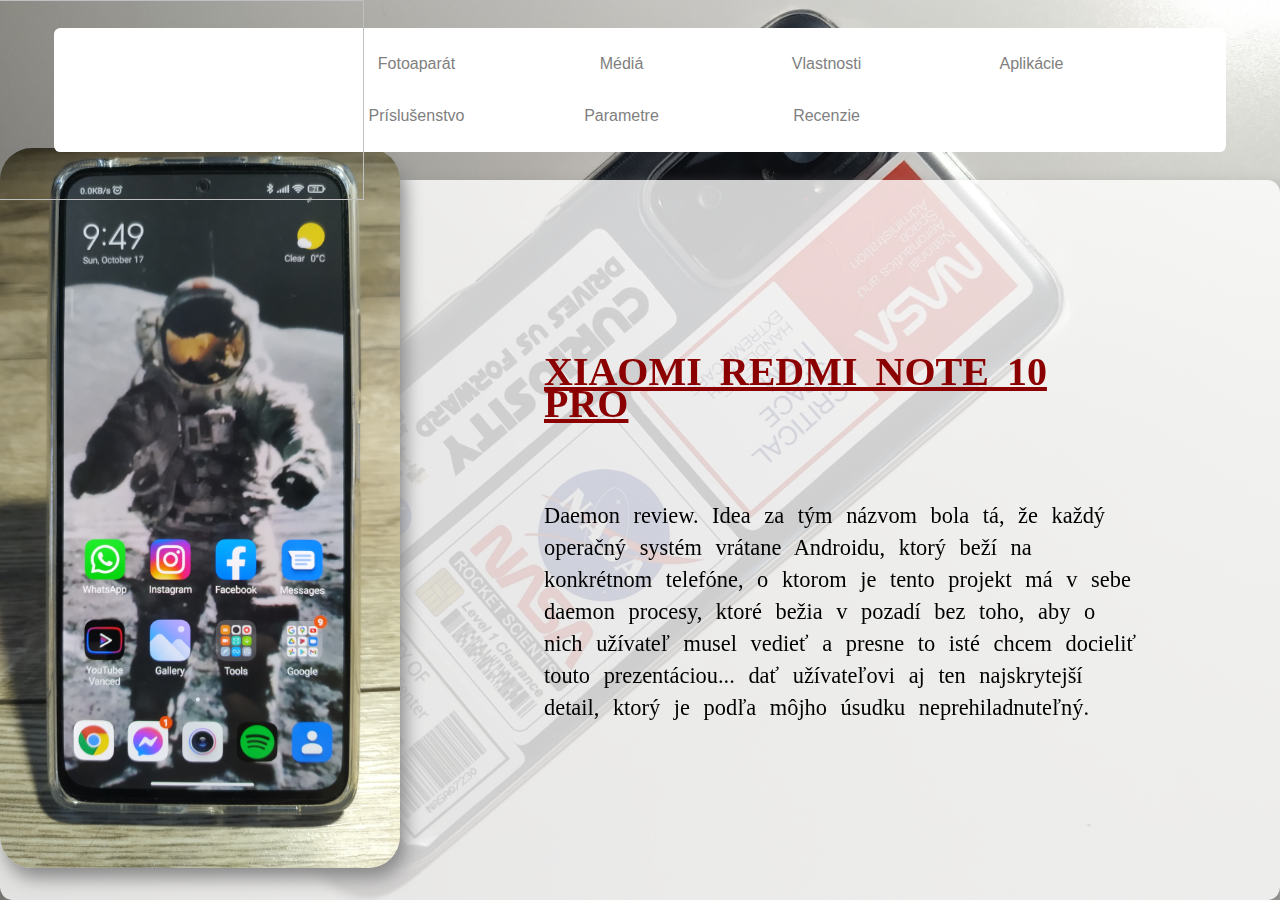
==== index.html @ 134ef9f0 "fotoaparat, media skoro hotovo" ====
<!DOCTYPE html>
<html>
<head>
<meta charset="utf-8"/>
<meta http-equiv="content-type" content="text/html; charset=utf-8" />
<meta name="author" content="peter farkas">
<meta name="description" content="domov">	
<title> DaemonReview </title>
<link rel="stylesheet" type="text/css" href="styles.css">
</head>
<body>
	
	<header>
		<nav>
		
			<ul>
			  <li><a href="fotoaparat.html">Fotoaparát</a></li>
			  <li><a href="media.html">Médiá</a></li>
			  <li><a href="#">Vlastnosti</a></li>
			  <li><a href="#">Aplikácie</a></li>
			  <li><a href="#">Príslušenstvo</a></li>
			  <li><a href="#">Parametre</a></li>
			  <li><a href="#">Recenzie</a></li>
			</ul>
		</nav>
		<div class="logo">
				<a href="index.html"><img src=final_logo_vector.svg></a>
		</div>
	</header>
	<section>
		<div class="karta">
			<div class="karta_img">
				<img src="mobil_fotka_predok.jpg">
			</div>
			<div class="karta-info">
				<h1 class="karta_nadpis"> Xiaomi Redmi Note 10 Pro</h1>
				<p class="karta_paragraf">
				Daemon review. Idea za tým názvom bola tá, že každý operačný 
				systém vrátane Androidu, ktorý beží na konkrétnom telefóne,
				o ktorom je tento projekt má 
				v sebe daemon procesy, ktoré bežia v pozadí bez toho,
				aby o nich užívateľ musel vedieť 
				a presne to isté chcem docieliť touto prezentáciou...
				dať užívateľovi aj ten najskrytejší detail, 
				ktorý je podľa môjho úsudku neprehiladnuteľný.
				</p>
			</div>
		</div>
	</section>

</body>
</html>
---- styles.css ----
body{
	
	background:url(background.jpg) center no-repeat;
	max-width: 90%;
  margin: auto;
	background-size:cover;
	background-attachment: fixed;
	align-items: center;
	justify-content: center;
	font-family: Impact;
	word-spacing: .5rem;
	line-height: 2rem;
}

header{
	display: inline-block;
	
}

nav{
	
  top: 10%;
  left: 50%;
  margin-right: -50%;
  transform: translate(-50%, -50%);
	padding:10px;
	width: 90%;
	background: white;
	position:absolute;
	overflow: visible;
	border-radius: 0.4rem; 
	z-index: 99; 
	
}
nav ul{
	padding: 0;
	margin: 0 0 0 250px;
	list-style: none;
}
nav li{
  float: left;
}
nav li a {
	width:185px;
	display:block;
	padding:10px 10px;
	text-decoration:none;
	font-family:arial;
	color:grey;
	text-align:center;
}
nav li a:hover{
	background:#8B0000;
	text-transform:uppercase;
}
.logo img{
	position: relative;
	
	margin-left: -100px;
	width: 400px;
	height: 200px;
	z-index: 99; 
	
}

.karta{
	
	top: 60%;
    left: 50%;
    margin-right: -50%;
    transform: translate(-50%, -50%);
	position:fixed;
	width: 80rem;
	background: rgba(255, 255, 255, 0.8);
	box-shadow: 5px 10px 18px #888888;
	display: flex;
	align-items: center;
	justify-content: center;
	border-radius: .8rem;
	
	
}
.karta_img{
		
		
		min-width: 25rem;
		height: 45rem;
		transform: translateY(-2rem);
		position: relative;
		box-shadow: .5rem .5rem .rem 1px rgba(0, 0, 0, 0.5);
		
}
.karta_img img{
		
		object-fit:cover;
		display: block;
		border-radius: 2rem;
		height: 100%;
		width: 100%;
		box-shadow: 5px 10px 18px #888888;
		
}
.karta_nadpis{
			font-size: 2.5rem;
			margin: 5rem 9rem 5rem;
			text-transform: uppercase;
			text-decoration: underline;
			color: #8B0000;
}
.karta_paragraf{
			margin-bottom: 3rem;
			font-size: 1.4rem;
			margin: 5rem 9rem 5rem;
}
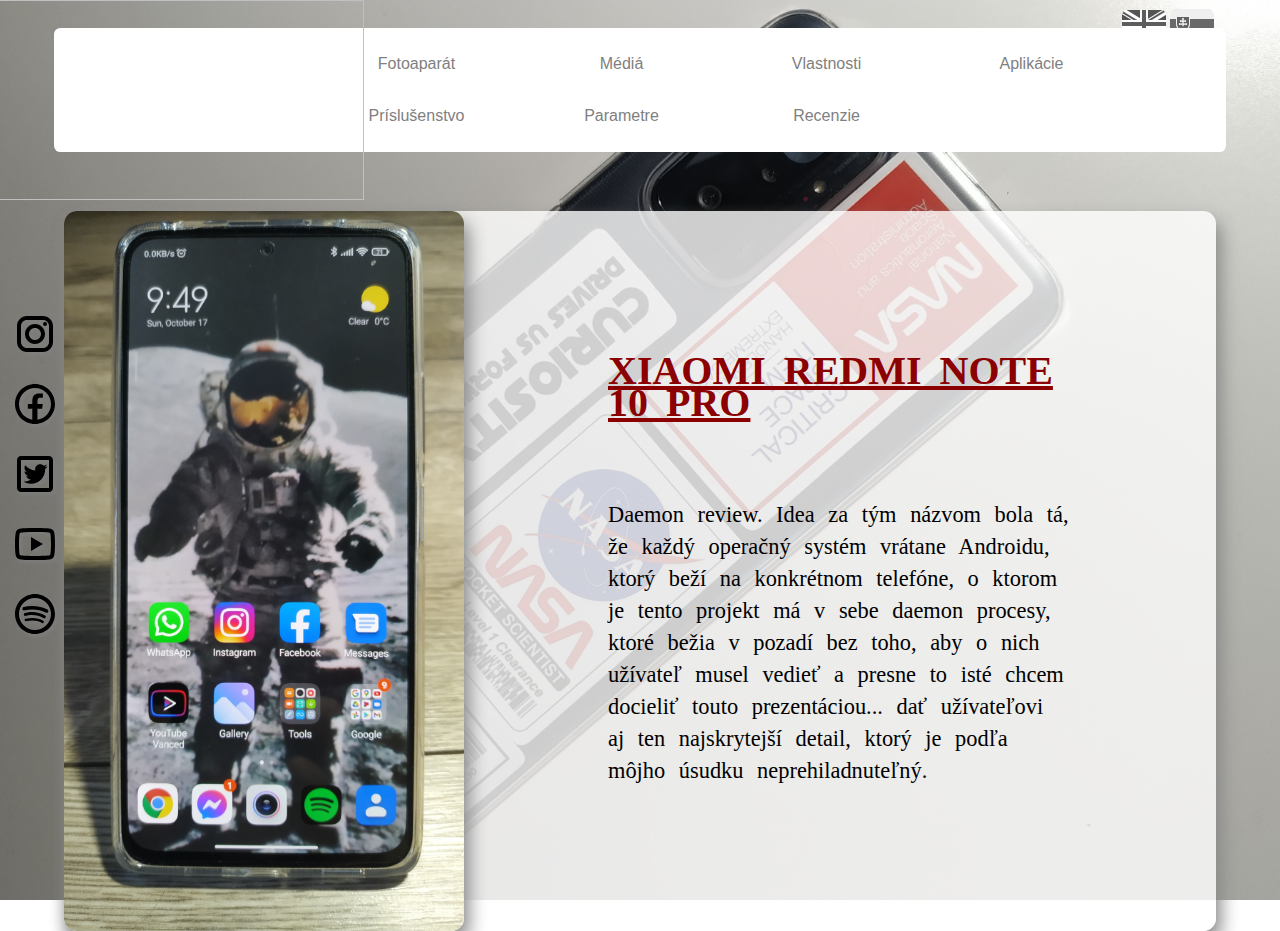
==== commit da56ca90: "ikony v index" ====
--- a/index.html
+++ b/index.html
@@ -7,9 +7,9 @@
 <meta name="description" content="domov">	
 <title> DaemonReview </title>
 <link rel="stylesheet" type="text/css" href="styles.css">
+
 </head>
 <body>
-	
 	<header>
 		<nav>
 		
@@ -24,9 +24,14 @@
 			</ul>
 		</nav>
 		<div class="logo">
-				<a href="index.html"><img src=final_logo_vector.svg></a>
+			<a href="index.html"><img src=final_logo_vector.svg></a>
 		</div>
 	</header>
+	<div id="vlajky">
+		<a href="a"><img id="vlajky" src="Ikony/slovakia.png"></a>
+		<a href="a"><img id="vlajky" src="Ikony/english.png"></a>
+	</div>
+	
 	<section>
 		<div class="karta">
 			<div class="karta_img">
@@ -47,6 +52,15 @@
 			</div>
 		</div>
 	</section>
+	<div id="icons">
+        <div id="iconsLogo">
+            <i><a href="https://www.instagram.com/"><img src="Ikony/insta.svg"></a></i>
+            <i ><a href="https://www.facebook.com/"><img src="Ikony/facebook.svg"></a></i>
+            <i><a href="https://www.twitter.com/"><img src="Ikony/twitter.svg"></a></i>
+            <i><a href="https://www.youtube.com/"><img src="Ikony/youtube.svg"></a></i>
+            <i><a href="https://www.spotify.com/"><img src="Ikony/spotify.svg"></a></i>
+        </div>
+    </div>
 
 </body>
 </html>--- a/styles.css
+++ b/styles.css
@@ -10,6 +10,18 @@
 	font-family: Impact;
 	word-spacing: .5rem;
 	line-height: 2rem;
+}
+#vlajky{  
+		float: right;
+	  top: 0; }
+#vlajky img{
+	 filter: grayscale(100%);
+   transition: filter 1s;
+   border-radius: 1.5rem;
+ }
+
+#vlajky img:hover {
+   filter:none;
 }
 
 header{
@@ -64,28 +76,20 @@
 }
 
 .karta{
-	
-	top: 60%;
-    left: 50%;
-    margin-right: -50%;
-    transform: translate(-50%, -50%);
-	position:fixed;
-	width: 80rem;
+	width: 100%;
 	background: rgba(255, 255, 255, 0.8);
 	box-shadow: 5px 10px 18px #888888;
 	display: flex;
 	align-items: center;
 	justify-content: center;
 	border-radius: .8rem;
-	
-	
 }
 .karta_img{
 		
 		
 		min-width: 25rem;
 		height: 45rem;
-		transform: translateY(-2rem);
+		border-radius: .8rem;
 		position: relative;
 		box-shadow: .5rem .5rem .rem 1px rgba(0, 0, 0, 0.5);
 		
@@ -94,7 +98,7 @@
 		
 		object-fit:cover;
 		display: block;
-		border-radius: 2rem;
+		border-radius: .8rem;
 		height: 100%;
 		width: 100%;
 		box-shadow: 5px 10px 18px #888888;
@@ -113,5 +117,35 @@
 			margin: 5rem 9rem 5rem;
 }
 
+#icons {
+    height: 500px;
+    width: 140px;
+    background: none;
+    position: absolute;
+    left: 0;
+    top: calc(50% - 250px);
+    display: flex;
+    align-items: center;
+    filter: drop-shadow(2px 2px 2px grey);
+}
+
+#icons #iconsLogo {
+    height: 300px;
+    width: 50px;
+    display: flex;
+    flex-direction: column;
+}
 
 
+#icons #iconsLogo i {
+    height: 50px;
+    width: 50px;
+    font-size: 30px;
+    margin: 10px;
+    color: grey;
+    display: grid;
+    place-items: center;
+    cursor: pointer;
+}
+
+
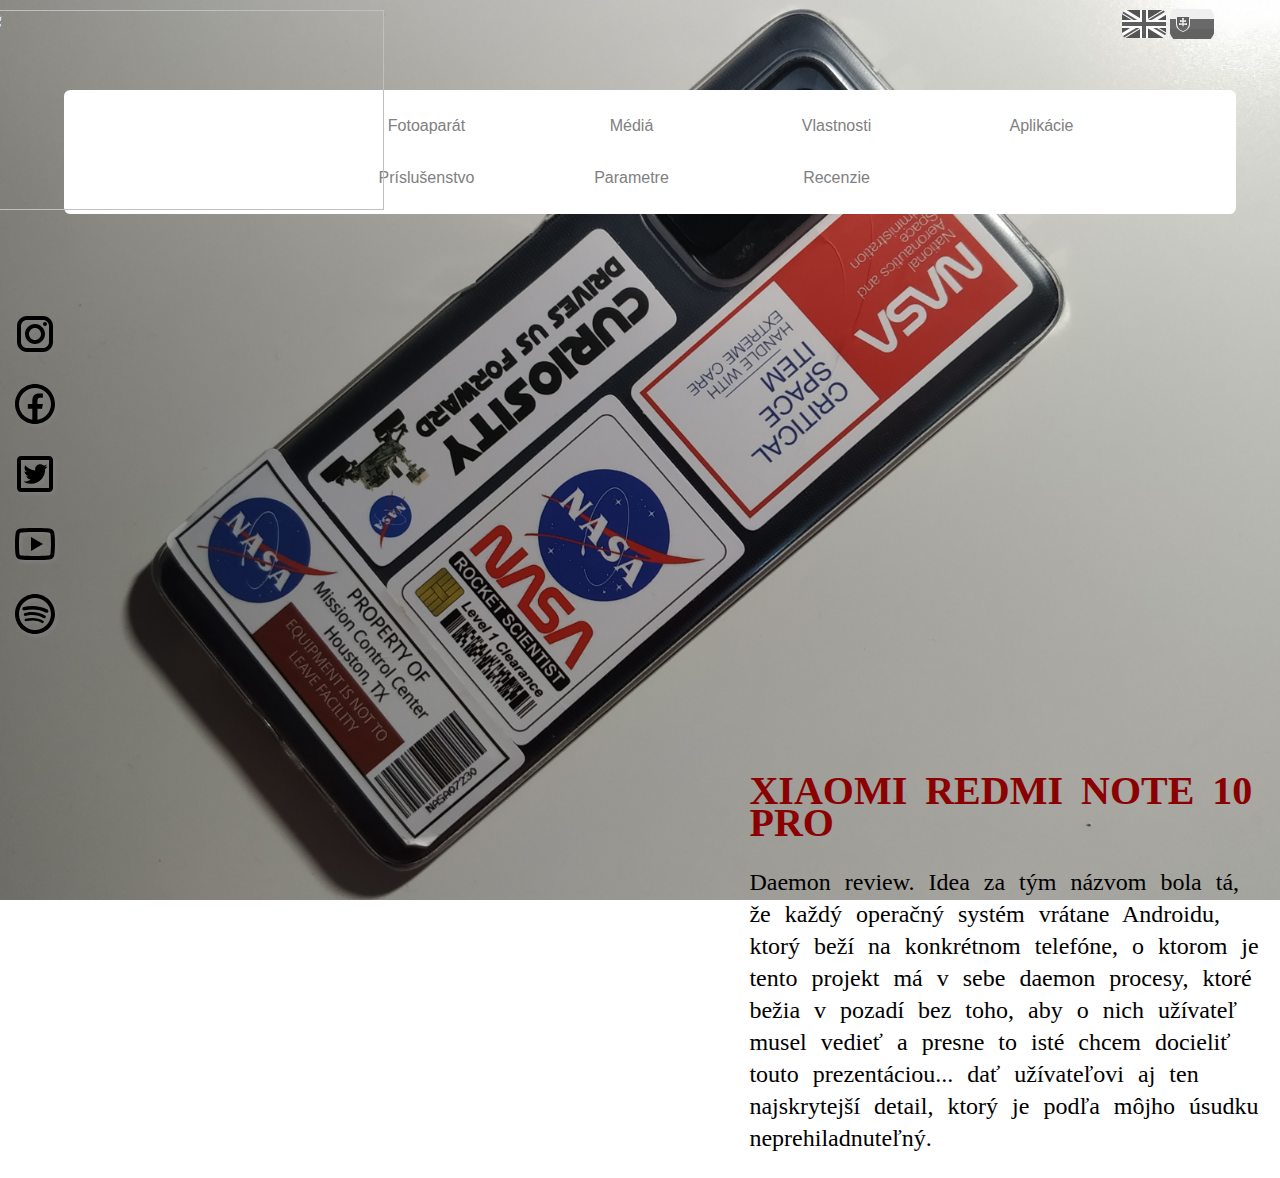
==== commit 18222455: "index upgrade" ====
--- a/index.html
+++ b/index.html
@@ -34,9 +34,7 @@
 	
 	<section>
 		<div class="karta">
-			<div class="karta_img">
-				<img src="mobil_fotka_predok.jpg">
-			</div>
+
 			<div class="karta-info">
 				<h1 class="karta_nadpis"> Xiaomi Redmi Note 10 Pro</h1>
 				<p class="karta_paragraf">
@@ -51,6 +49,8 @@
 				</p>
 			</div>
 		</div>
+		
+		
 	</section>
 	<div id="icons">
         <div id="iconsLogo">
--- a/styles.css
+++ b/styles.css
@@ -32,9 +32,6 @@
 nav{
 	
   top: 10%;
-  left: 50%;
-  margin-right: -50%;
-  transform: translate(-50%, -50%);
 	padding:10px;
 	width: 90%;
 	background: white;
@@ -62,13 +59,14 @@
 	text-align:center;
 }
 nav li a:hover{
+	transition: 0.5s;
 	background:#8B0000;
 	text-transform:uppercase;
 }
 .logo img{
 	position: relative;
 	
-	margin-left: -100px;
+	transform: translate(-20%, 5%);
 	width: 400px;
 	height: 200px;
 	z-index: 99; 
@@ -76,52 +74,41 @@
 }
 
 .karta{
-	width: 100%;
-	background: rgba(255, 255, 255, 0.8);
-	box-shadow: 5px 10px 18px #888888;
+	width: 45%;
+	
+	transform: translate(10%, 125%);
+	
 	display: flex;
 	align-items: center;
 	justify-content: center;
 	border-radius: .8rem;
+	float: right;
 }
-.karta_img{
-		
-		
-		min-width: 25rem;
-		height: 45rem;
-		border-radius: .8rem;
-		position: relative;
-		box-shadow: .5rem .5rem .rem 1px rgba(0, 0, 0, 0.5);
-		
-}
-.karta_img img{
-		
-		object-fit:cover;
-		display: block;
-		border-radius: .8rem;
-		height: 100%;
-		width: 100%;
-		box-shadow: 5px 10px 18px #888888;
-		
-}
+
 .karta_nadpis{
 			font-size: 2.5rem;
-			margin: 5rem 9rem 5rem;
+			
 			text-transform: uppercase;
-			text-decoration: underline;
 			color: #8B0000;
 }
 .karta_paragraf{
-			margin-bottom: 3rem;
-			font-size: 1.4rem;
-			margin: 5rem 9rem 5rem;
+			font-size: 1.5rem;
+			
 }
-
+.karta_img img{
+		transform: translate(0, -5%);
+		width: 24%;
+		height: auto;
+    float: right;
+    border: solid 2px;
+    box-shadow: 5px 10px 18px #888888;
+		border-radius: 1.5rem;
+}
 #icons {
     height: 500px;
     width: 140px;
     background: none;
-    position: absolute;
+    position: fixed;
     left: 0;
     top: calc(50% - 250px);
     display: flex;
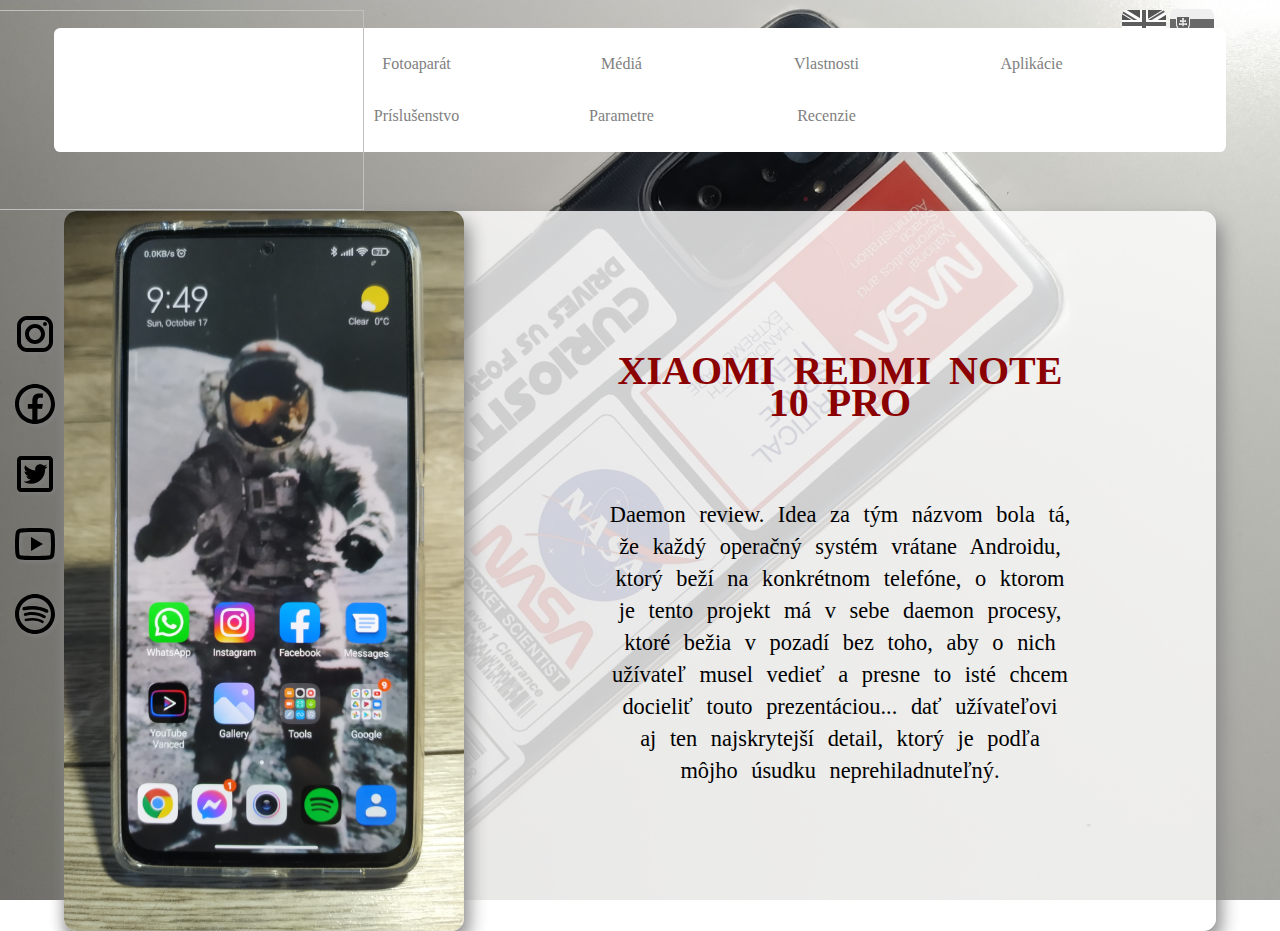
==== commit d477377f: "index,fotoaparat,media" ====
--- a/index.html
+++ b/index.html
@@ -34,7 +34,9 @@
 	
 	<section>
 		<div class="karta">
-
+			<div class="karta_img">
+				<img src="mobil_fotka_predok.jpg">
+			</div>
 			<div class="karta-info">
 				<h1 class="karta_nadpis"> Xiaomi Redmi Note 10 Pro</h1>
 				<p class="karta_paragraf">
@@ -49,8 +51,6 @@
 				</p>
 			</div>
 		</div>
-		
-		
 	</section>
 	<div id="icons">
         <div id="iconsLogo">
--- a/styles.css
+++ b/styles.css
@@ -27,11 +27,15 @@
 header{
 	display: inline-block;
 	
+	
 }
 
 nav{
 	
   top: 10%;
+  left: 50%;
+   margin-right: -50%;
+   transform: translate(-50%, -50%);
 	padding:10px;
 	width: 90%;
 	background: white;
@@ -54,7 +58,6 @@
 	display:block;
 	padding:10px 10px;
 	text-decoration:none;
-	font-family:arial;
 	color:grey;
 	text-align:center;
 }
@@ -65,8 +68,7 @@
 }
 .logo img{
 	position: relative;
-	
-	transform: translate(-20%, 5%);
+	transform: translate(-25%, 5%);
 	width: 400px;
 	height: 200px;
 	z-index: 99; 
@@ -74,46 +76,58 @@
 }
 
 .karta{
-	width: 45%;
-	
-	transform: translate(10%, 125%);
-	
+	width: 100%;
+	background: rgba(255, 255, 255, 0.8);
+	box-shadow: 5px 10px 18px #888888;
 	display: flex;
 	align-items: center;
 	justify-content: center;
 	border-radius: .8rem;
-	float: right;
 }
-
+.karta_img{
+		
+		min-width: 25rem;
+		height: 45rem;
+		border-radius: .8rem;
+		position: relative;
+		box-shadow: .5rem .5rem .rem 1px rgba(0, 0, 0, 0.5);
+		
+}
+.karta_img img{
+		
+		object-fit:cover;
+		display: block;
+		border-radius: .8rem;
+		height: 100%;
+		width: 100%;
+		box-shadow: 5px 10px 18px #888888;
+		
+}
 .karta_nadpis{
 			font-size: 2.5rem;
-			
+			margin: 5rem 9rem 5rem;
 			text-transform: uppercase;
+			text-align: center;
 			color: #8B0000;
 }
 .karta_paragraf{
-			font-size: 1.5rem;
-			
+	text-align: center;
+			margin-bottom: 3rem;
+			font-size: 1.4rem;
+			margin: 5rem 9rem 5rem;
 }
-.karta_img img{
-		transform: translate(0, -5%);
-		width: 24%;
-		height: auto;
-    float: right;
-    border: solid 2px;
-    box-shadow: 5px 10px 18px #888888;
-		border-radius: 1.5rem;
-}
+
 #icons {
     height: 500px;
     width: 140px;
     background: none;
-    position: fixed;
+    position: absolute;
     left: 0;
     top: calc(50% - 250px);
     display: flex;
     align-items: center;
     filter: drop-shadow(2px 2px 2px grey);
+    position: fixed;
 }
 
 #icons #iconsLogo {
@@ -133,6 +147,4 @@
     display: grid;
     place-items: center;
     cursor: pointer;
-}
-
-
+}